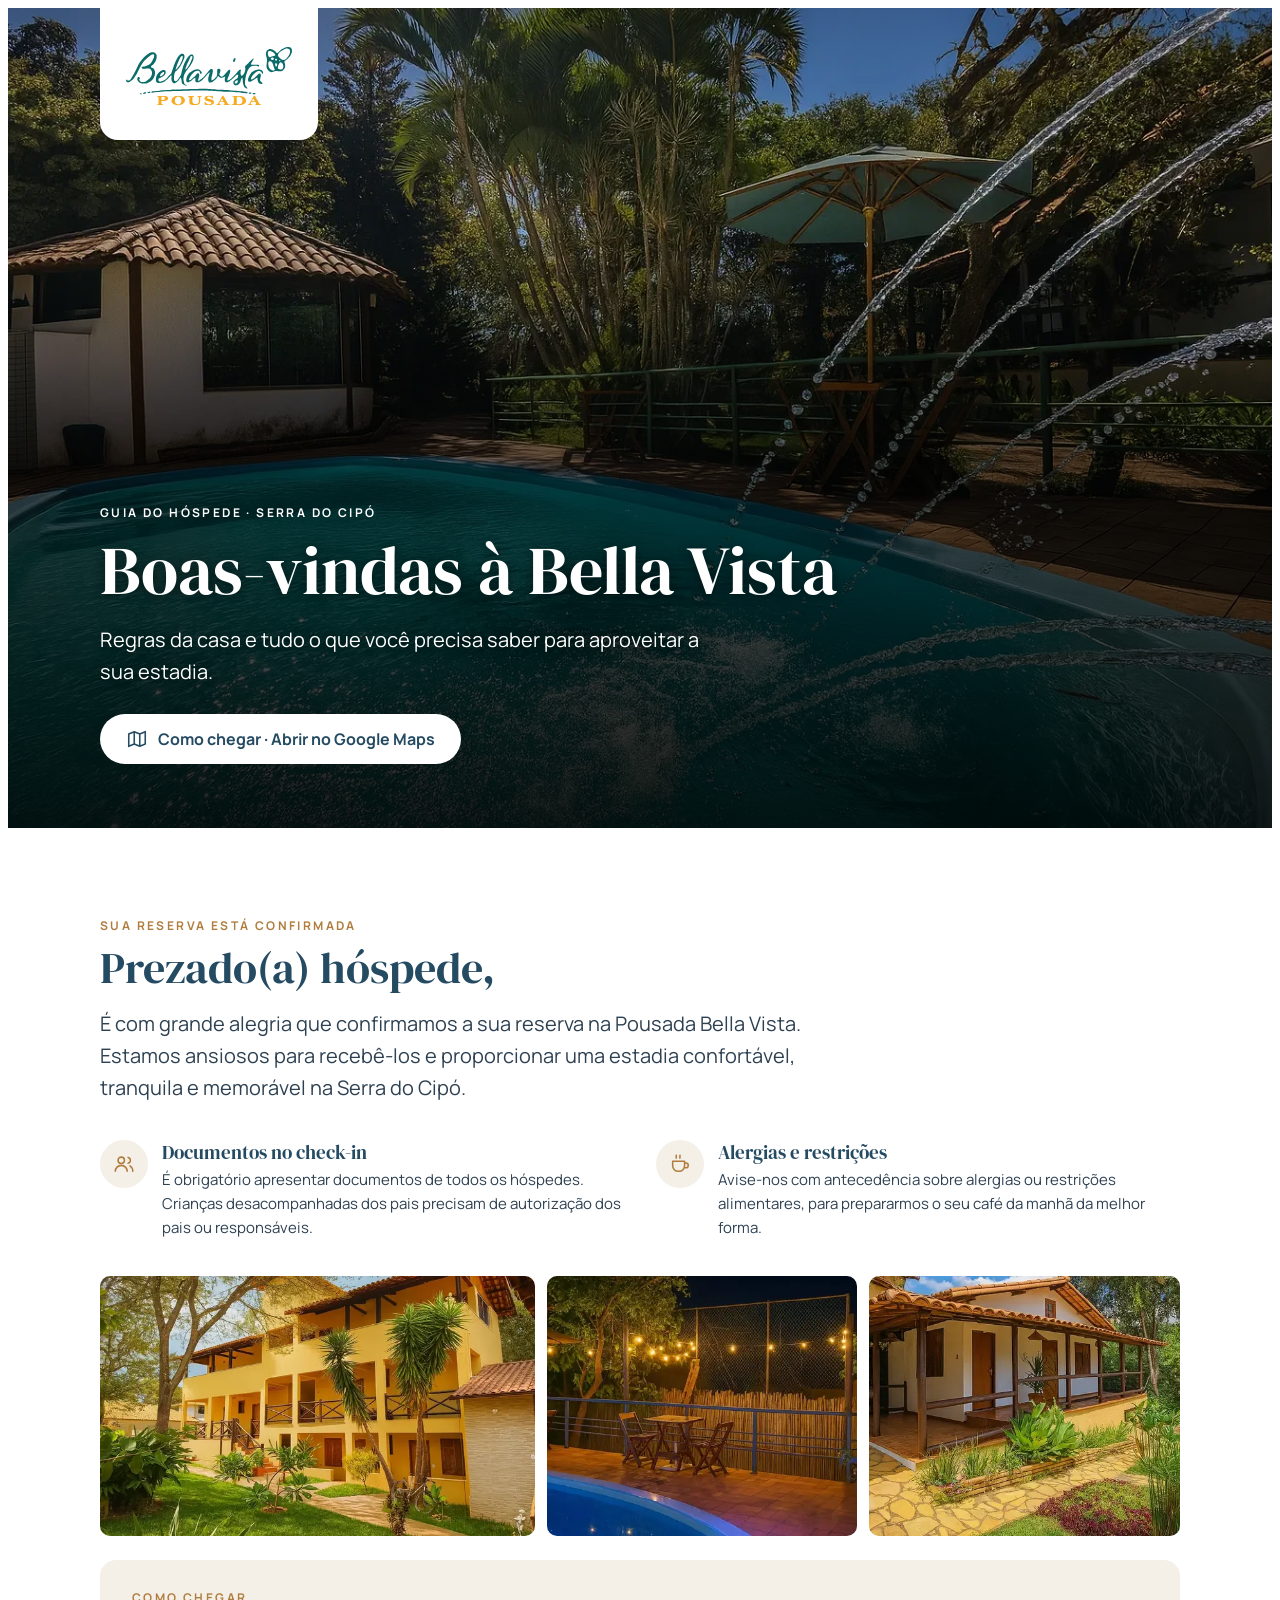
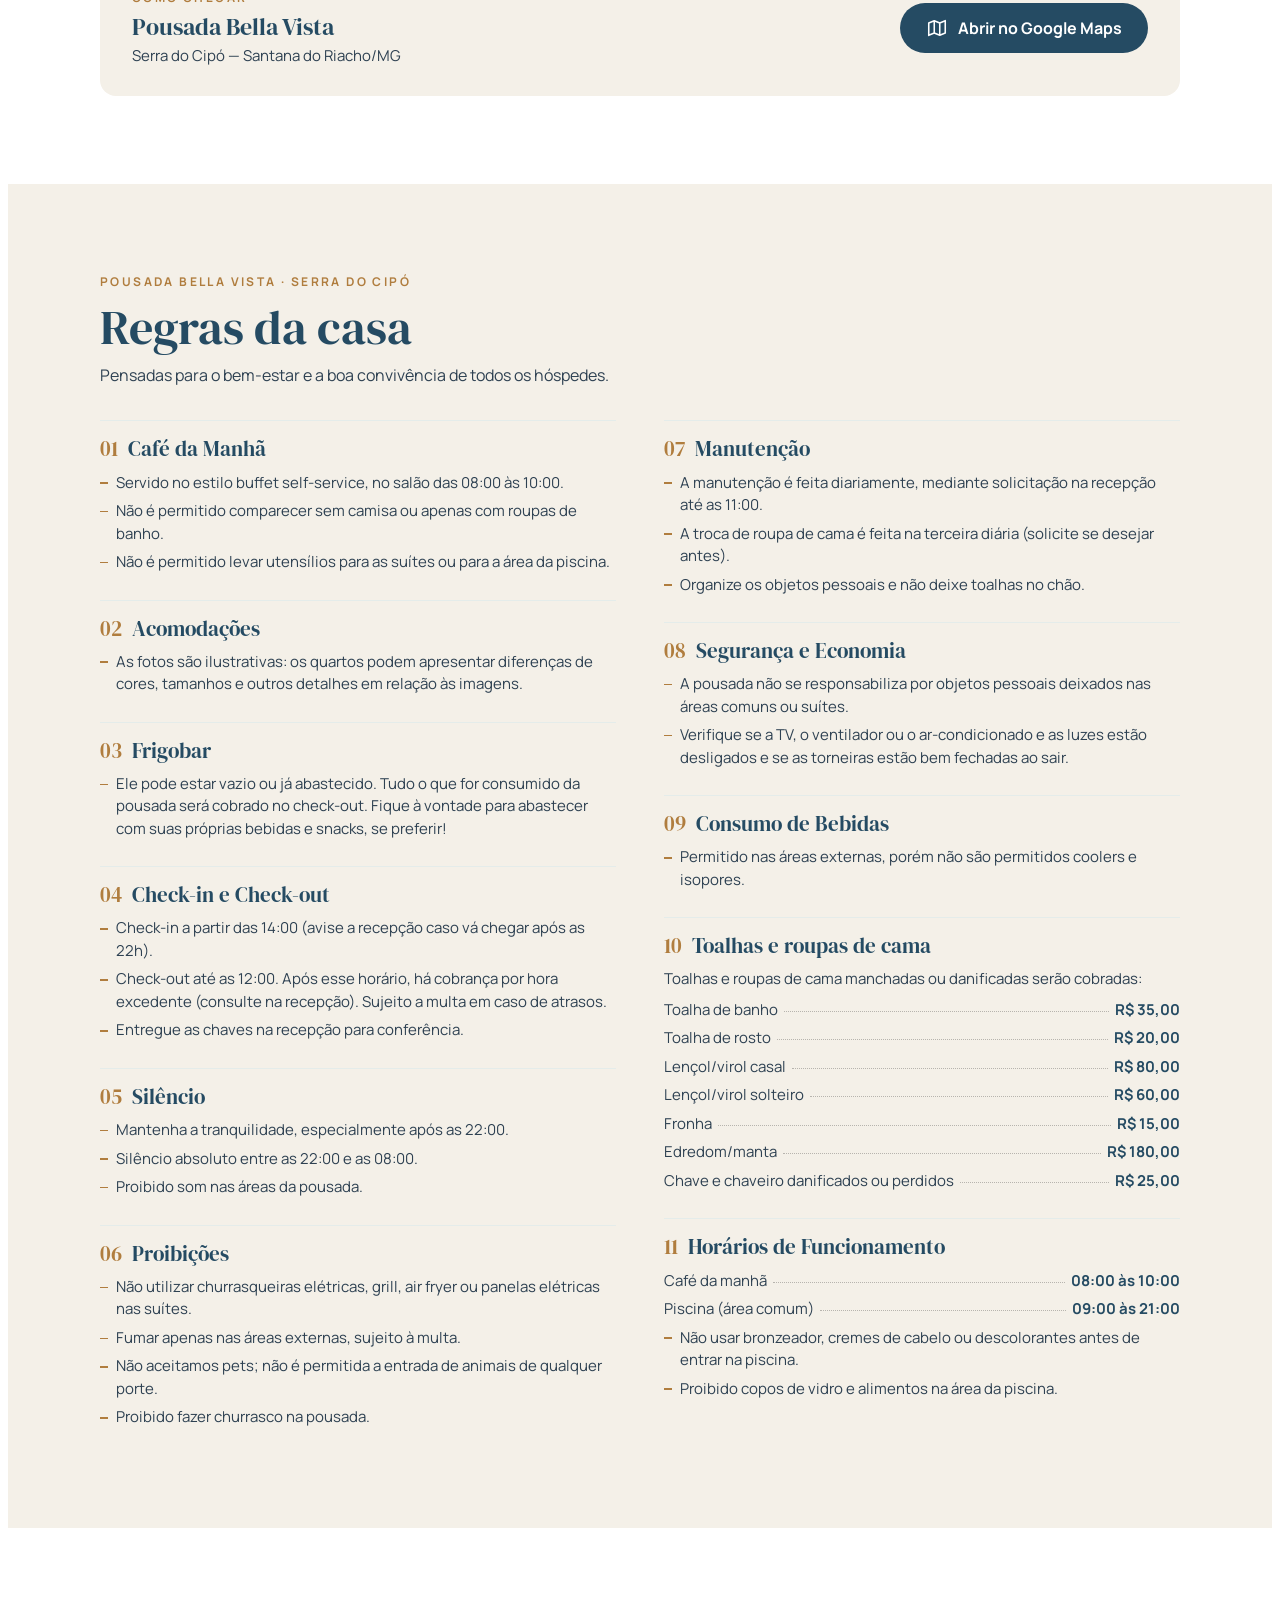
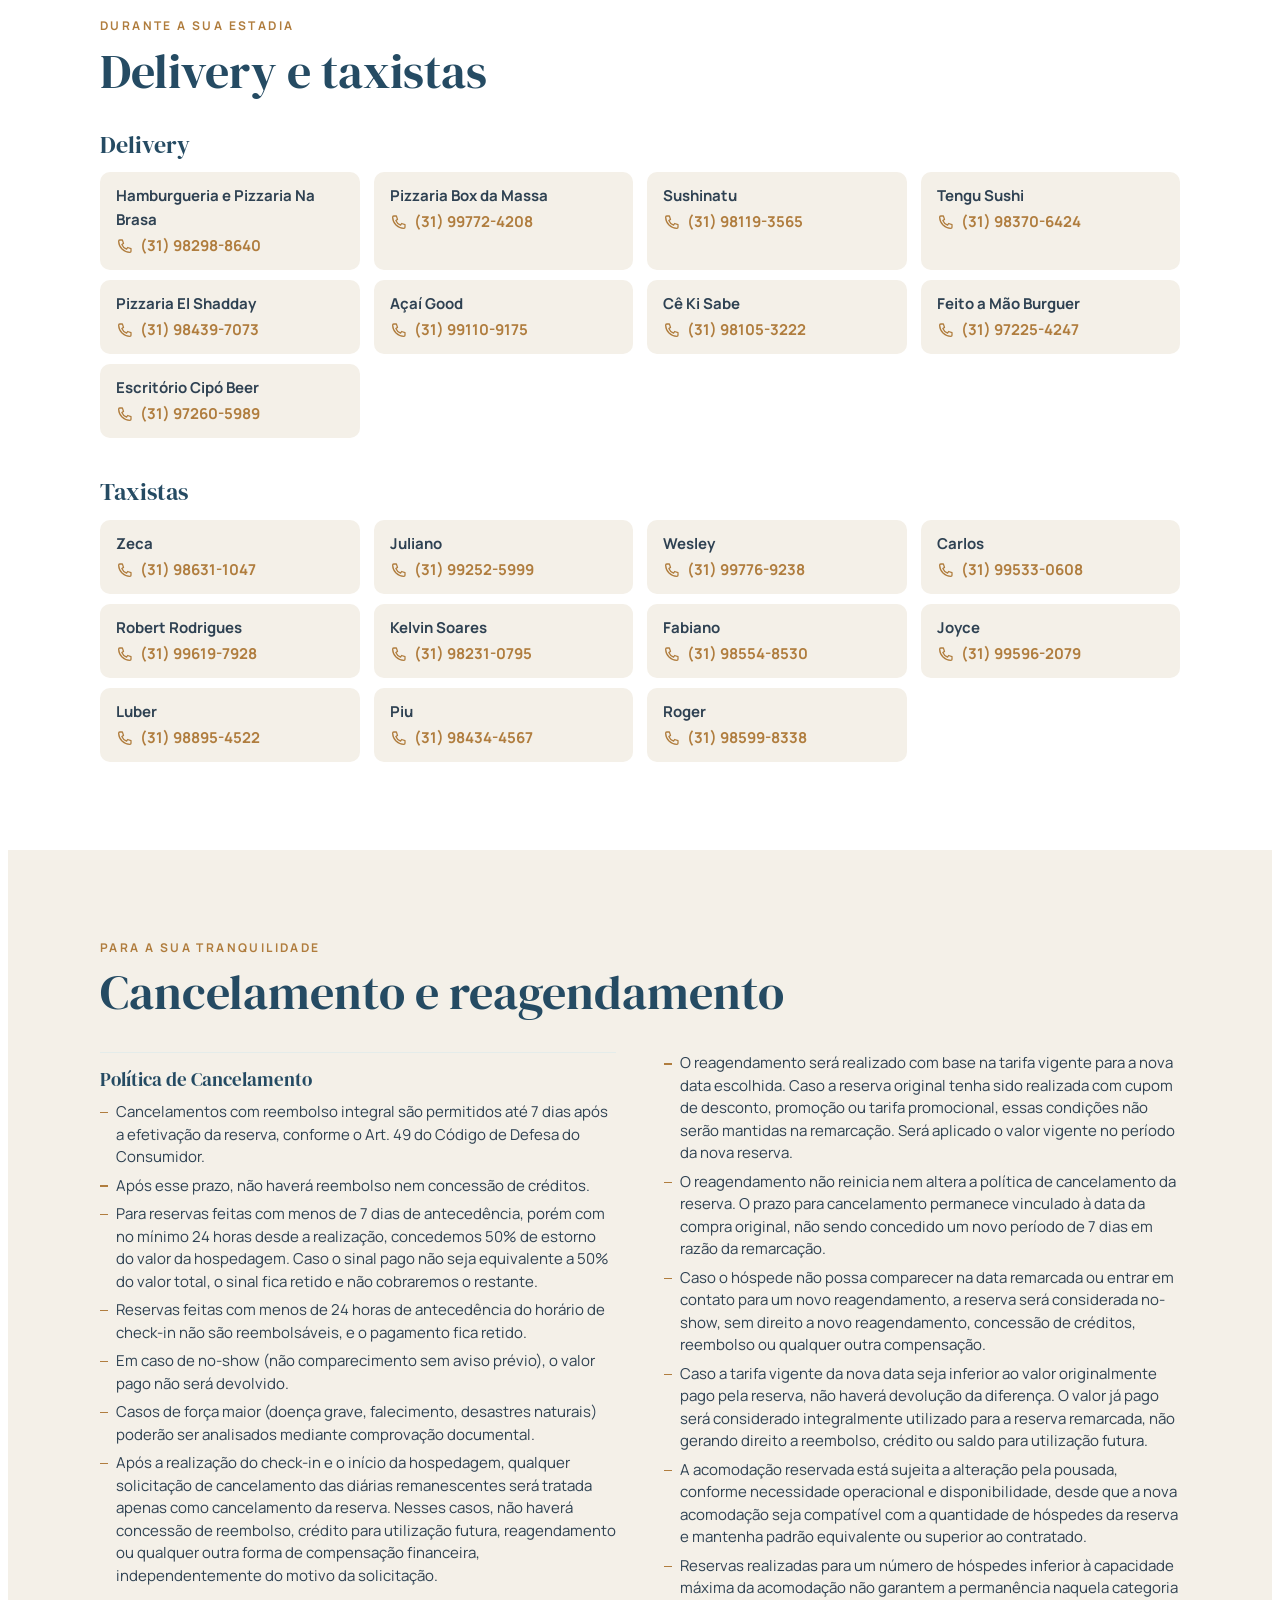
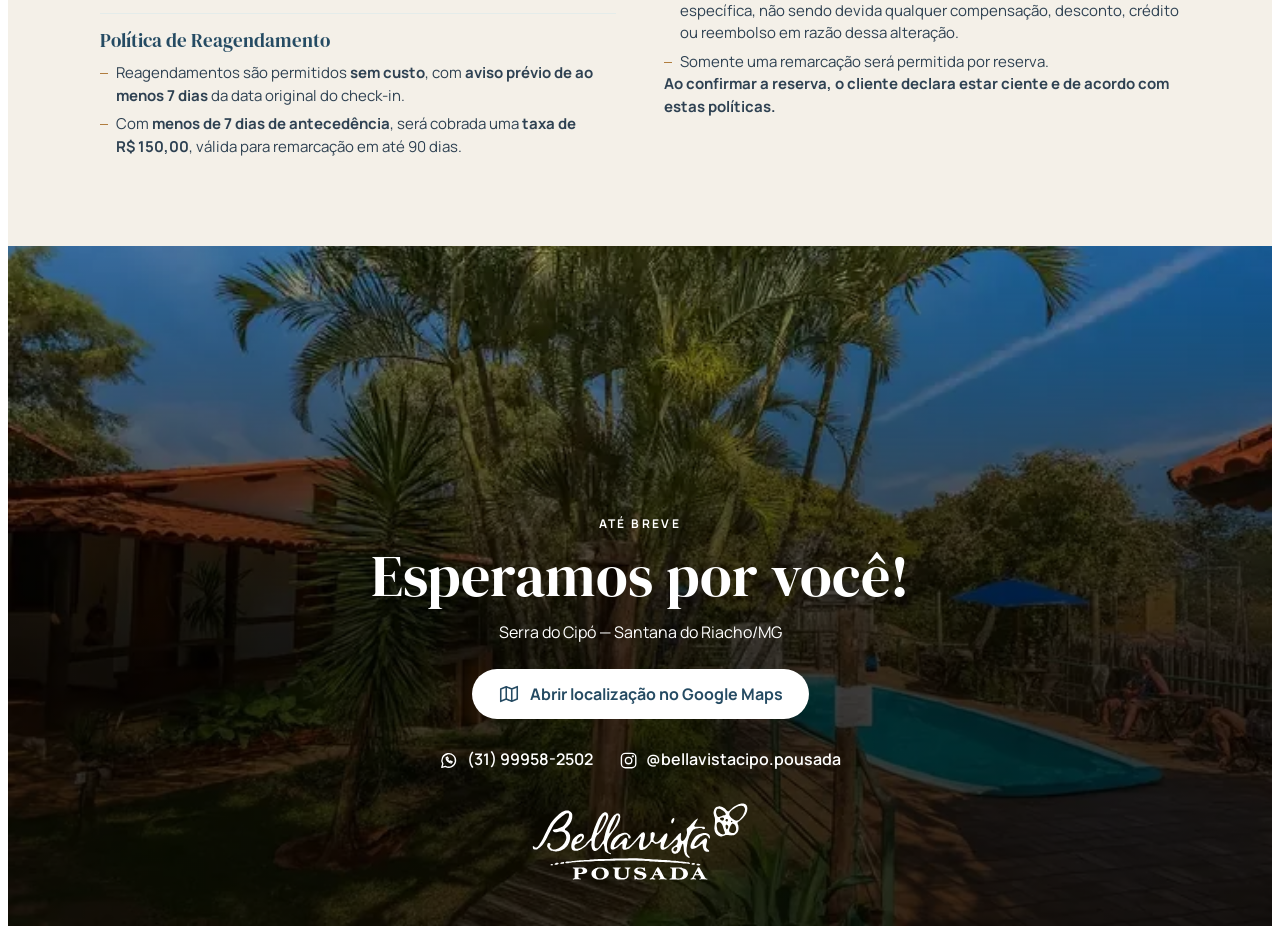
==== regras/index.html @ 8a75afe1 "Regras online e aviso sobre diferenças nos quartos Co-Authored-By: Claude Opus 5.5 <noreply@anthropi" ====
<!doctype html>
<html lang="pt-BR">
<head>
<meta charset="utf-8">
<meta name="viewport" content="width=device-width, initial-scale=1">
<title>Regras da casa · Pousada Bella Vista</title>
<meta name="description" content="Regras da casa, contatos úteis e políticas da Pousada Bella Vista, na Serra do Cipó.">
<link rel="icon" href="../favicon.ico">
<link rel="preconnect" href="https://fonts.googleapis.com">
<link rel="preconnect" href="https://fonts.gstatic.com" crossorigin>
<link rel="stylesheet" href="https://fonts.googleapis.com/css2?family=DM+Serif+Display:wght@400&family=Manrope:wght@400;500;600;700&display=swap">
<style>
:root { --prim:#254B63; --dest:#B07D3E; --sec:#254B63; --tit:#254B63; --fundo:#F4F0E8; --areia:#E4ECEA; --txt:#2E4152; --ft:'DM Serif Display', Georgia, serif; --fx:'Manrope', Arial, sans-serif; }
/* Página de regras e benefícios (versão web dos PDFs). As cores e fontes de cada pousada entram em exportar-regras-checkin.mjs */
* { box-sizing: border-box; }
body { font: 400 16px/1.6 var(--fx); color: var(--txt); background: #fff; }
h1, h2, h3, h4, h5, p, ul, dl { margin: 0; padding: 0; }
h1, h2, h3, h4, h5 { font-family: var(--ft); color: var(--tit); font-weight: 500; line-height: 1.15; }
strong, b { font-weight: 700; }
a { color: inherit; text-decoration: none; }
img { display: block; max-width: 100%; height: auto; }
.ic { width: 1.2em; height: 1.2em; flex: none; fill: none; stroke: currentColor; stroke-width: 1.7; stroke-linecap: round; stroke-linejoin: round; }
.dentro { width: min(1080px, 100% - 32px); margin-inline: auto; }
.secao { padding: clamp(56px, 7vw, 88px) 0; }
.secao--fundo { background: var(--fundo); }
.eyebrow { font-family: var(--fx); font-size: 12px; font-weight: 700; letter-spacing: .2em; text-transform: uppercase; color: var(--dest); }
.eco-logo { width: auto; height: 34px; }
.botao { display: inline-flex; align-items: center; gap: 10px; padding: 14px 26px; border-radius: 99px; background: var(--prim); color: #fff; font-weight: 700; font-size: 16px; line-height: 1.25; transition: opacity .2s ease; }
.botao span { color: inherit; }
.botao .ic { width: 22px; height: 22px; }
.botao--claro { background: #fff; color: var(--tit); }
.botao:hover { opacity: .88; color: #fff; }
.botao--claro:hover { color: var(--tit); }

/* capa */
.capa, .verso { position: relative; display: flex; overflow: hidden; color: #fff; background: var(--sec); }
.capa { min-height: min(100svh, 820px); align-items: flex-end; }
.capa__foto { position: absolute; inset: 0; width: 100%; height: 100%; object-fit: cover; }
.capa::after, .verso::after { content: ''; position: absolute; inset: 0; }
.capa::after { background: linear-gradient(180deg, rgba(0, 0, 0, .28) 0%, rgba(0, 0, 0, 0) 26%, rgba(0, 0, 0, .58) 56%, rgba(0, 0, 0, .86) 100%); }
.capa__logo { position: absolute; z-index: 1; top: 0; left: max(16px, calc((100% - 1080px) / 2)); background: #fff; border-radius: 0 0 18px 18px; padding: 22px 24px 18px; }
.capa__logo img { width: 170px; height: 92px; object-fit: contain; }
.capa__eco { position: absolute; z-index: 1; top: 24px; right: max(16px, calc((100% - 1080px) / 2)); display: flex; flex-direction: column; align-items: flex-end; gap: 6px; font-size: 11px; letter-spacing: .2em; text-transform: uppercase; }
.capa__texto { position: relative; z-index: 1; width: min(1080px, 100% - 32px); margin: 0 auto; padding: 180px 0 clamp(36px, 6vw, 64px); }
.capa__texto .eyebrow { color: #fff; }
.capa__texto .eyebrow, .capa__texto h1, .capa__linha { text-shadow: 0 1px 12px rgba(0, 0, 0, .45); }
.capa__texto h1 { color: #fff; font-size: clamp(40px, 6vw, 68px); margin: 10px 0 14px; }
.capa__linha { font-size: clamp(17px, 1.7vw, 20px); max-width: 620px; margin-bottom: 26px; }

/* boas-vindas */
.carta h2 { font-size: clamp(32px, 4vw, 44px); margin: 8px 0 14px; }
.intro { font-size: clamp(17px, 1.7vw, 20px); max-width: 760px; }
.avisos { display: grid; grid-template-columns: repeat(auto-fit, minmax(min(280px, 100%), 1fr)); gap: 24px 32px; margin: 36px 0; }
.aviso { display: flex; gap: 14px; align-items: flex-start; }
.aviso__ic { flex: none; display: grid; place-items: center; width: 48px; height: 48px; border-radius: 50%; background: var(--fundo); color: var(--dest); }
.aviso__ic .ic { width: 22px; height: 22px; }
.aviso h4 { font-size: 19px; margin: 2px 0 4px; }
.aviso p { font-size: 15px; }
.fotos { display: grid; grid-template-columns: 1.4fr 1fr 1fr; gap: 12px; margin-bottom: 24px; }
.fotos img { width: 100%; height: clamp(160px, 22vw, 260px); object-fit: cover; border-radius: 10px; background: var(--areia); }
.local { display: flex; align-items: center; justify-content: space-between; flex-wrap: wrap; gap: 18px 24px; padding: 28px 32px; border-radius: 16px; background: var(--fundo); }
.local h3 { font-size: 24px; margin: 6px 0 4px; }
.local p:last-child { font-size: 15px; }

/* regras */
.cab { margin-bottom: 32px; }
.cab h2 { font-size: clamp(34px, 4.4vw, 48px); margin-top: 8px; }
.cab p:last-child { margin-top: 8px; }
.colunas { columns: 2; column-gap: 48px; }
.regra { break-inside: avoid; padding-top: 16px; margin-bottom: 26px; border-top: 1.5px solid var(--areia); font-size: 15px; line-height: 1.5; }
.regra h3 { display: flex; align-items: baseline; gap: 10px; font-size: 21px; margin-bottom: 10px; }
.num { font-family: var(--ft); font-size: 21px; font-weight: 400; color: var(--dest); }
.regra p { margin-bottom: 8px; }
.regra .nota { font-style: italic; margin-top: 8px; }
.itens { list-style: none; }
.itens li { position: relative; padding-left: 16px; margin-bottom: 6px; }
.itens li::before { content: ''; position: absolute; left: 0; top: .72em; width: 8px; height: 1.5px; background: var(--dest); }
.itens li.par { display: flex; align-items: baseline; gap: 6px; padding-left: 0; }
.itens li.par::before { display: none; }
.par i { flex: 1 1 24px; min-width: 16px; border-bottom: 1.5px dotted rgba(0, 0, 0, .25); transform: translateY(-3px); }
.par b { color: var(--tit); text-align: right; }

/* delivery e taxistas */
.uteis h3 { font-size: 24px; margin: 8px 0 14px; }
.uteis .fones + h3 { margin-top: 40px; }
.fones { list-style: none; display: grid; grid-template-columns: repeat(auto-fill, minmax(min(250px, 100%), 1fr)); gap: 10px 14px; }
.fones li { display: flex; flex-direction: column; gap: 2px; padding: 12px 16px; border-radius: 10px; background: var(--fundo); font-size: 15px; }
.fones a { display: inline-flex; align-items: center; gap: 6px; font-weight: 700; color: var(--dest); }
.fones a:hover { color: var(--dest); text-decoration: underline; }

/* benefícios */
.faixa { display: flex; justify-content: space-between; align-items: flex-start; gap: 24px; padding: 28px 32px; margin-bottom: 20px; border-radius: 18px; background: var(--sec); color: #fff; }
.faixa h2 { color: #fff; font-size: clamp(28px, 3.6vw, 38px); margin-bottom: 8px; }
.faixa p { max-width: 680px; }
.faixa .eco-logo { flex: none; }
.lista { display: grid; gap: 16px; }
.ben { display: grid; grid-template-columns: 300px minmax(0, 1fr); border-radius: 14px; overflow: hidden; background: var(--fundo); }
.ben__foto { width: 100%; height: 100%; min-height: 220px; object-fit: cover; background: var(--areia); }
.ben__foto--icone { display: grid; place-items: center; color: var(--dest); }
.ben__foto--icone .ic { width: 64px; height: 64px; stroke-width: 1.2; }
.ben__corpo { padding: 24px 28px; font-size: 15px; line-height: 1.5; }
.ben__selo { display: inline-block; padding: 3px 10px; margin-bottom: 8px; border-radius: 99px; background: var(--dest); color: #fff; font-size: 11px; font-weight: 700; letter-spacing: .1em; text-transform: uppercase; }
.ben h4 { font-size: 24px; }
.ben__preco { font-family: var(--ft); font-size: 19px; color: var(--dest); margin: 2px 0 8px; }
.ben__blocos { display: grid; grid-template-columns: repeat(auto-fit, minmax(min(220px, 100%), 1fr)); gap: 12px 24px; margin-top: 12px; }
.ben h5 { font-family: var(--fx); font-size: 12px; font-weight: 700; letter-spacing: .08em; text-transform: uppercase; margin-bottom: 6px; }
.ben .itens li { margin-bottom: 3px; }

/* políticas */
.politicas .regra { break-inside: auto; }
.politicas .regra h3 { break-after: avoid; font-size: 19px; }
.aceite { margin-top: 12px; padding: 18px 24px; border-radius: 10px; background: #fff; font-size: 15px; text-align: center; }

/* verso */
.verso { min-height: min(90svh, 680px); align-items: flex-end; justify-content: center; text-align: center; }
.verso::after { background: linear-gradient(180deg, rgba(0, 0, 0, .15), rgba(0, 0, 0, .72) 60%); }
.verso__conteudo { position: relative; z-index: 1; width: min(800px, 100% - 32px); padding: 120px 0 44px; }
.verso .eyebrow { color: #fff; }
.verso h2 { color: #fff; font-size: clamp(38px, 5.4vw, 58px); margin: 10px 0; }
.verso__end { margin-bottom: 24px; }
.contatos { display: flex; flex-wrap: wrap; justify-content: center; gap: 10px 26px; margin-top: 28px; font-weight: 600; }
.contatos a { display: inline-flex; align-items: center; gap: 8px; color: #fff; }
.contatos a:hover { color: #fff; text-decoration: underline; }
.verso .eco-logo { margin: 28px auto 0; }

@media (max-width: 820px) {
  .colunas { columns: 1; }
  .ben { grid-template-columns: 1fr; }
  .ben__foto { height: 220px; min-height: 0; }
  .fotos { grid-template-columns: repeat(2, minmax(0, 1fr)); }
  .fotos img:first-child { grid-column: 1 / -1; }
  .local, .faixa { padding: 24px 20px; }
  .faixa { flex-direction: column-reverse; }
  .capa__logo { padding: 16px 16px 12px; }
  .capa__logo img { width: 120px; height: 68px; }
  .capa__eco .eco-logo { height: 26px; }
  .botao { padding: 14px 20px; font-size: 15px; }
}

.verso__logo { display: block; width: 220px; height: auto; margin: 28px auto 0; }
</style>
</head>
<body>
<svg width="0" height="0" style="position:absolute" aria-hidden="true">
    <defs>
      <symbol id="i-wifi" viewBox="0 0 24 24"><path d="M2 8.8a15 15 0 0 1 20 0M5 12.6a10 10 0 0 1 14 0M8.5 16.3a5 5 0 0 1 7 0"/><circle cx="12" cy="19.6" r=".9"/></symbol>
      <symbol id="i-ar" viewBox="0 0 24 24"><path d="M12 3v18M4.2 7.5l15.6 9M4.2 16.5l15.6-9M9.5 4.5 12 7l2.5-2.5M9.5 19.5 12 17l2.5 2.5"/></symbol>
      <symbol id="i-tv" viewBox="0 0 24 24"><rect x="3" y="5" width="18" height="12" rx="2"/><path d="M8 21h8M12 17v4"/></symbol>
      <symbol id="i-frigobar" viewBox="0 0 24 24"><rect x="6" y="3" width="12" height="18" rx="2"/><path d="M6 10h12M9 6v2M9 13v3"/></symbol>
      <symbol id="i-chuveiro" viewBox="0 0 24 24"><path d="M4 21V7a4 4 0 0 1 4-4h0a4 4 0 0 1 4 4M9 9h6a3 3 0 0 0-6 0ZM10 13v1M12 13v2M14 13v1M10.5 17v1M13.5 17v1"/></symbol>
      <symbol id="i-cafe" viewBox="0 0 24 24"><path d="M4 9h13v5a6 6 0 0 1-6 6h-1a6 6 0 0 1-6-6V9ZM17 11h1.5a2.5 2.5 0 0 1 0 5H16.5M8 2.5c-.6 1 .6 2-.2 3M12 2.5c-.6 1 .6 2-.2 3"/></symbol>
      <symbol id="i-cachoeira" viewBox="0 0 24 24"><path d="M3 4h7v4M14 4h7M8 8v8M11 8v9M14 4v12M17 8v7M3 19c2 0 2-1.5 4.5-1.5S10 19 12 19s2-1.5 4.5-1.5S19 19 21 19M3 8h7"/></symbol>
      <symbol id="i-restaurante" viewBox="0 0 24 24"><path d="M6 3v7a2 2 0 0 0 4 0V3M8 3v18M17 21V3c-2 1-3 4-3 8h3"/></symbol>
      <symbol id="i-mercado" viewBox="0 0 24 24"><path d="M2.5 3.5h3l2.4 11.3a1.5 1.5 0 0 0 1.5 1.2h8.4a1.5 1.5 0 0 0 1.5-1.2L21 7H6.4"/><circle cx="9.5" cy="20" r="1.2"/><circle cx="17.5" cy="20" r="1.2"/></symbol>
      <symbol id="i-farmacia" viewBox="0 0 24 24"><rect x="3" y="3" width="18" height="18" rx="4"/><path d="M12 8v8M8 12h8"/></symbol>
      <symbol id="i-atrativo" viewBox="0 0 24 24"><path d="m3 20 6-11 4 6 2.5-3.5L21 20H3ZM16 4.5a1.5 1.5 0 1 0 3 0 1.5 1.5 0 0 0-3 0"/></symbol>
      <symbol id="i-trilha" viewBox="0 0 24 24"><circle cx="13" cy="4" r="1.6"/><path d="m9.5 21 2-6 2.5 2.5V21M8 11l2.8-3.3a1.5 1.5 0 0 1 2.2-.1l1.5 1.6 2.5 1M11.5 15l1.5-5M6 21l1.8-5.5M18 9v12"/></symbol>
      <symbol id="i-lencol" viewBox="0 0 24 24"><path d="M3 18v-6.5A2.5 2.5 0 0 1 5.5 9h13a2.5 2.5 0 0 1 2.5 2.5V18M3 14h18M3 18v2M21 18v2M6 9V6a1 1 0 0 1 1-1h3.5a1 1 0 0 1 1 1v3M12.5 9V6a1 1 0 0 1 1-1H17a1 1 0 0 1 1 1v3"/></symbol>
      <symbol id="i-toalha" viewBox="0 0 24 24"><path d="M5 4h11a3 3 0 0 1 3 3v13H8V7a3 3 0 0 0-3-3Zm0 0a3 3 0 0 0-3 3v3h6M8 15h11"/></symbol>
      <symbol id="i-carro" viewBox="0 0 24 24"><path d="M5 16H3.5v-4l2-5a2 2 0 0 1 1.9-1.3h9.2a2 2 0 0 1 1.9 1.3l2 5v4H19M9 16h6M3.5 12h17"/><circle cx="7" cy="16.5" r="2"/><circle cx="17" cy="16.5" r="2"/></symbol>
      <symbol id="i-pe" viewBox="0 0 24 24"><circle cx="13" cy="4" r="1.7"/><path d="m7 21 3-7 3 3v4M7.5 11l3-4 3.5 1 1.5 3.5 2.5 1M10 14l1.8-5.5"/></symbol>
      <symbol id="i-sabonete" viewBox="0 0 24 24"><path d="M9 3h5M11.5 3v3M8 9a2 2 0 0 1 2-3h3a2 2 0 0 1 2 3l1 1.5a3 3 0 0 1 .5 1.7V19a2 2 0 0 1-2 2H8.5a2 2 0 0 1-2-2v-6.8a3 3 0 0 1 .5-1.7L8 9Z"/></symbol>
      <symbol id="i-pet" viewBox="0 0 24 24"><circle cx="5.5" cy="10" r="1.8"/><circle cx="9" cy="5.5" r="1.8"/><circle cx="15" cy="5.5" r="1.8"/><circle cx="18.5" cy="10" r="1.8"/><path d="M12 11c-2.8 0-5.5 4.5-5.5 7a2.5 2.5 0 0 0 3.5 2.2 5 5 0 0 1 4 0 2.5 2.5 0 0 0 3.5-2.2c0-2.5-2.7-7-5.5-7Z"/></symbol>
      <symbol id="i-festa" viewBox="0 0 24 24"><path d="m3 21 5-14 9 9-14 5ZM6 13.5 10.5 18M13 3c.5 1.2.5 2.4-.5 3.5M18 8.5c1-.6 2.2-.6 3.5 0M16 3l.5 1M21 7l-1 .5M15 9c1.5-2 3-2.5 4.5-2"/></symbol>
      <symbol id="i-som" viewBox="0 0 24 24"><path d="M4 9.5h3.5L12 5v14l-4.5-4.5H4v-5ZM16 9.5c1 1.4 1 3.6 0 5M18.8 7c2.3 2.7 2.3 7.3 0 10"/></symbol>
      <symbol id="i-visita" viewBox="0 0 24 24"><circle cx="9" cy="8" r="3.5"/><path d="M2.5 20a6.5 6.5 0 0 1 13 0M17 4.7a3.5 3.5 0 0 1 0 6.6M19 14.2A6.5 6.5 0 0 1 21.5 20"/></symbol>
      <symbol id="i-fumo" viewBox="0 0 24 24"><rect x="2.5" y="14" width="15" height="4" rx=".5"/><path d="M14 14v4M20 14v4M17 4c0 2 2.5 2 2.5 4.5S17 10 17 12M21 4c0 2 1.5 2.5 1.5 4.5"/></symbol>
      <symbol id="i-telefone" viewBox="0 0 24 24"><path d="M5 4h3.5l1.5 4.5-2.2 1.4a11 11 0 0 0 6.3 6.3l1.4-2.2L20 15.5V19a1.5 1.5 0 0 1-1.5 1.5A15.5 15.5 0 0 1 3.5 5.5 1.5 1.5 0 0 1 5 4Z"/></symbol>
      <symbol id="i-piscina" viewBox="0 0 24 24"><path d="M8 15V5a2 2 0 0 1 4 0M16 15V5a2 2 0 0 1 4 0M8 9h8M8 12h8M2 18c1.5 0 1.5-1 3-1s1.5 1 3 1 1.5-1 3-1 1.5 1 3 1 1.5-1 3-1 1.5 1 3 1M2 21c1.5 0 1.5-1 3-1s1.5 1 3 1 1.5-1 3-1 1.5 1 3 1 1.5-1 3-1 1.5 1 3 1"/></symbol>
      <symbol id="i-sauna" viewBox="0 0 24 24"><path d="M3 17h18M5 17v4M19 17v4M3 13h18v4M8 9c-.8-1 .8-2 0-3s.8-2 0-3M12 9c-.8-1 .8-2 0-3s.8-2 0-3M16 9c-.8-1 .8-2 0-3s.8-2 0-3"/></symbol>
      <symbol id="i-jogos" viewBox="0 0 24 24"><rect x="3" y="3" width="18" height="18" rx="4"/><circle cx="8.5" cy="8.5" r="1"/><circle cx="15.5" cy="8.5" r="1"/><circle cx="12" cy="12" r="1"/><circle cx="8.5" cy="15.5" r="1"/><circle cx="15.5" cy="15.5" r="1"/></symbol>
      <symbol id="i-academia" viewBox="0 0 24 24"><path d="M6 7v10M3.5 9.5v5M18 7v10M20.5 9.5v5M6 12h12"/></symbol>
      <symbol id="i-onibus" viewBox="0 0 24 24"><rect x="4" y="3" width="16" height="15" rx="3"/><path d="M4 11h16M8 3v8M7 18v2.5M17 18v2.5"/><circle cx="8" cy="14.5" r=".8"/><circle cx="16" cy="14.5" r=".8"/></symbol>
      <symbol id="i-cozinha" viewBox="0 0 24 24"><path d="M4 10h16v6a4 4 0 0 1-4 4H8a4 4 0 0 1-4-4v-6ZM2 10h2M20 10h2M9 6.5c0-1 1-1.5 1-2.5M14 6.5c0-1 1-1.5 1-2.5"/></symbol>
      <symbol id="i-massagem" viewBox="0 0 24 24"><circle cx="7" cy="9" r="2"/><path d="M3 15h18M5 15c1-2 3-3 5-3h4c2 0 3.5.7 4.5 2M4 19h16M14 5c.8 1 .8 2 0 3M17 4c1.2 1.4 1.2 3 0 4.5"/></symbol>
      <symbol id="i-churrasco" viewBox="0 0 24 24"><path d="M4 9h16a8 8 0 0 1-16 0ZM8 17l-2 4M16 17l2 4M12 17v4M9 2.5c-.5 1 .5 2 0 3.5M13 2.5c-.5 1 .5 2 0 3.5"/></symbol>
      <symbol id="i-presente" viewBox="0 0 24 24"><rect x="3" y="8" width="18" height="4" rx="1"/><path d="M5 12v8a1 1 0 0 0 1 1h12a1 1 0 0 0 1-1v-8M12 8v13M12 8S10.5 3.5 8 3.5a2.2 2.2 0 0 0 0 4.5M12 8s1.5-4.5 4-4.5a2.2 2.2 0 0 1 0 4.5"/></symbol>
      <symbol id="i-estrela" viewBox="0 0 24 24"><path d="m12 3 2.7 5.6 6.1.9-4.4 4.3 1 6.1L12 17l-5.4 2.9 1-6.1-4.4-4.3 6.1-.9L12 3Z"/></symbol>
      <symbol id="i-relogio" viewBox="0 0 24 24"><circle cx="12" cy="12" r="9"/><path d="M12 7v5l3 2"/></symbol>
      <symbol id="i-pin" viewBox="0 0 24 24"><path d="M12 21s-7-6.2-7-11.5a7 7 0 0 1 14 0C19 14.8 12 21 12 21Z"/><circle cx="12" cy="9.5" r="2.5"/></symbol>
      <symbol id="i-preco" viewBox="0 0 24 24"><path d="M3 12V4.5A1.5 1.5 0 0 1 4.5 3H12l9 9-9 9-9-9Z"/><circle cx="7.5" cy="7.5" r="1.3"/></symbol>
      <symbol id="i-pessoas" viewBox="0 0 24 24"><circle cx="9" cy="8" r="3.5"/><path d="M2.5 20a6.5 6.5 0 0 1 13 0M16.5 4.8a3.3 3.3 0 0 1 0 6.4M18.5 14a6.5 6.5 0 0 1 3 6"/></symbol>
      <symbol id="i-cama" viewBox="0 0 24 24"><path d="M3 5v15M3 16h18v4M21 16v-3a3 3 0 0 0-3-3h-8v6M6.5 12.5a1.5 1.5 0 1 0 0-.01"/></symbol>
      <symbol id="i-check" viewBox="0 0 24 24"><path d="m5 12.5 4.5 4.5L19 7.5"/></symbol>
      <symbol id="i-info" viewBox="0 0 24 24"><circle cx="12" cy="12" r="9"/><path d="M12 11v6M12 7.5v.5"/></symbol>
      <symbol id="i-proibido" viewBox="0 0 24 24"><circle cx="12" cy="12" r="9"/><path d="m5.6 5.6 12.8 12.8"/></symbol>
      <symbol id="i-camera" viewBox="0 0 24 24"><path d="M3 8.5A1.5 1.5 0 0 1 4.5 7h2.8l1.5-2.5h6.4L16.7 7h2.8A1.5 1.5 0 0 1 21 8.5V18a1.5 1.5 0 0 1-1.5 1.5h-15A1.5 1.5 0 0 1 3 18V8.5Z"/><circle cx="12" cy="13" r="3.5"/></symbol>
      <symbol id="i-mapa" viewBox="0 0 24 24"><path d="m3 6.5 6-2.5 6 2.5 6-2.5v13.5l-6 2.5-6-2.5-6 2.5V6.5ZM9 4v13.5M15 6.5V20"/></symbol>
      <symbol id="i-site" viewBox="0 0 24 24"><circle cx="12" cy="12" r="9"/><path d="M3 12h18M12 3c2.5 2.7 3.8 5.7 3.8 9s-1.3 6.3-3.8 9c-2.5-2.7-3.8-5.7-3.8-9S9.5 5.7 12 3Z"/></symbol>
      <symbol id="i-instagram" viewBox="0 0 24 24"><rect x="3" y="3" width="18" height="18" rx="5"/><circle cx="12" cy="12" r="4"/><circle cx="17.3" cy="6.7" r=".6"/></symbol>
      <symbol id="i-whatsapp" viewBox="0 0 24 24"><path d="M3.5 20.5 4.8 16A8.5 8.5 0 1 1 8 19.2l-4.5 1.3Z"/><path d="M9 8.5c0 3.3 3.2 6.5 6.5 6.5l1-1.5-2-1-1 .8c-1-.4-2.4-1.8-2.8-2.8l.8-1-1-2L9 8.5Z"/></symbol>
      <symbol id="i-rota" viewBox="0 0 24 24"><circle cx="6" cy="18" r="2.5"/><circle cx="18" cy="6" r="2.5"/><path d="M8.5 18H16a3 3 0 0 0 0-6H8a3 3 0 0 1 0-6h7.5"/></symbol>
      <symbol id="i-fechar" viewBox="0 0 24 24"><path d="M6 6l12 12M18 6 6 18"/></symbol>
      <symbol id="i-seta-esq" viewBox="0 0 24 24"><path d="m15 5-7 7 7 7"/></symbol>
      <symbol id="i-seta-dir" viewBox="0 0 24 24"><path d="m9 5 7 7-7 7"/></symbol>
      <symbol id="i-folha" viewBox="0 0 24 24"><path d="M5 19c0-8 5-14 15-14 0 10-6 15-14 15M5 19 13 11"/></symbol>
    </defs>
  </svg>
<main>
<header class="capa">
  <img class="capa__foto" src="../img/sobre/capa.webp" alt="Piscina da Pousada Bella Vista, na Serra do Cipó" fetchpriority="high">
  <div class="capa__logo"><img src="../img/logo.svg" alt="Pousada Bella Vista"></div>
  <div class="capa__texto">
    <p class="eyebrow">Guia do hóspede · Serra do Cipó</p>
    <h1>Boas-vindas à Bella Vista</h1>
    <p class="capa__linha">Regras da casa e tudo o que você precisa saber para aproveitar a sua estadia.</p>
    <a class="botao botao--claro" href="https://maps.app.goo.gl/QXGDdBjSZTCsYq9HA" target="_blank" rel="noopener"><svg class="ic" aria-hidden="true"><use href="#i-mapa"></use></svg><span>Como chegar · Abrir no Google Maps</span></a>
  </div>
</header>

<section class="secao carta"><div class="dentro">
  <p class="eyebrow">Sua reserva está confirmada</p>
  <h2>Prezado(a) hóspede,</h2>
  <p class="intro">É com grande alegria que confirmamos a sua reserva na Pousada Bella Vista. Estamos ansiosos para recebê-los e proporcionar uma estadia confortável, tranquila e memorável na Serra do Cipó.</p>
  <div class="avisos">
    <div class="aviso"><div class="aviso__ic"><svg class="ic" aria-hidden="true"><use href="#i-pessoas"></use></svg></div><div><h4>Documentos no check-in</h4><p>É obrigatório apresentar documentos de todos os hóspedes. Crianças desacompanhadas dos pais precisam de autorização dos pais ou responsáveis.</p></div></div>
    <div class="aviso"><div class="aviso__ic"><svg class="ic" aria-hidden="true"><use href="#i-cafe"></use></svg></div><div><h4>Alergias e restrições</h4><p>Avise-nos com antecedência sobre alergias ou restrições alimentares, para prepararmos o seu café da manhã da melhor forma.</p></div></div>
  </div>
  <div class="fotos"><img src="../img/sobre/sobre-01.m.webp" alt="Prédio das acomodações e jardim" loading="lazy"><img src="../img/sobre/sobre-02.m.webp" alt="Piscina à noite" loading="lazy"><img src="../img/sobre/sobre-03.m.webp" alt="Chalé e jardim" loading="lazy"></div>
  <div class="local">
    <div><p class="eyebrow">Como chegar</p><h3>Pousada Bella Vista</h3><p>Serra do Cipó — Santana do Riacho/MG</p></div>
    <a class="botao " href="https://maps.app.goo.gl/QXGDdBjSZTCsYq9HA" target="_blank" rel="noopener"><svg class="ic" aria-hidden="true"><use href="#i-mapa"></use></svg><span>Abrir no Google Maps</span></a>
  </div>
</div></section>

<section class="secao secao--fundo"><div class="dentro">
  <div class="cab"><p class="eyebrow">Pousada Bella Vista · Serra do Cipó</p><h2>Regras da casa</h2>
    <p>Pensadas para o bem-estar e a boa convivência de todos os hóspedes.</p></div>
  <div class="colunas"><section class="regra"><h3><span class="num">01</span>Café da Manhã</h3><ul class="itens"><li>Servido no estilo buffet self-service, no salão das 08:00 às 10:00.</li><li>Não é permitido comparecer sem camisa ou apenas com roupas de banho.</li><li>Não é permitido levar utensílios para as suítes ou para a área da piscina.</li></ul></section>
<section class="regra"><h3><span class="num">02</span>Acomodações</h3><ul class="itens"><li>As fotos são ilustrativas: os quartos podem apresentar diferenças de cores, tamanhos e outros detalhes em relação às imagens.</li></ul></section>
<section class="regra"><h3><span class="num">03</span>Frigobar</h3><ul class="itens"><li>Ele pode estar vazio ou já abastecido. Tudo o que for consumido da pousada será cobrado no check-out. Fique à vontade para abastecer com suas próprias bebidas e snacks, se preferir!</li></ul></section>
<section class="regra"><h3><span class="num">04</span>Check-in e Check-out</h3><ul class="itens"><li>Check-in a partir das 14:00 (avise a recepção caso vá chegar após as 22h).</li><li>Check-out até as 12:00. Após esse horário, há cobrança por hora excedente (consulte na recepção). Sujeito a multa em caso de atrasos.</li><li>Entregue as chaves na recepção para conferência.</li></ul></section>
<section class="regra"><h3><span class="num">05</span>Silêncio</h3><ul class="itens"><li>Mantenha a tranquilidade, especialmente após as 22:00.</li><li>Silêncio absoluto entre as 22:00 e as 08:00.</li><li>Proibido som nas áreas da pousada.</li></ul></section>
<section class="regra"><h3><span class="num">06</span>Proibições</h3><ul class="itens"><li>Não utilizar churrasqueiras elétricas, grill, air fryer ou panelas elétricas nas suítes.</li><li>Fumar apenas nas áreas externas, sujeito à multa.</li><li>Não aceitamos pets; não é permitida a entrada de animais de qualquer porte.</li><li>Proibido fazer churrasco na pousada.</li></ul></section>
<section class="regra"><h3><span class="num">07</span>Manutenção</h3><ul class="itens"><li>A manutenção é feita diariamente, mediante solicitação na recepção até as 11:00.</li><li>A troca de roupa de cama é feita na terceira diária (solicite se desejar antes).</li><li>Organize os objetos pessoais e não deixe toalhas no chão.</li></ul></section>
<section class="regra"><h3><span class="num">08</span>Segurança e Economia</h3><ul class="itens"><li>A pousada não se responsabiliza por objetos pessoais deixados nas áreas comuns ou suítes.</li><li>Verifique se a TV, o ventilador ou o ar-condicionado e as luzes estão desligados e se as torneiras estão bem fechadas ao sair.</li></ul></section>
<section class="regra"><h3><span class="num">09</span>Consumo de Bebidas</h3><ul class="itens"><li>Permitido nas áreas externas, porém não são permitidos coolers e isopores.</li></ul></section>
<section class="regra"><h3><span class="num">10</span>Toalhas e roupas de cama</h3><p>Toalhas e roupas de cama manchadas ou danificadas serão cobradas:</p><ul class="itens"><li class="par"><span>Toalha de banho</span><i></i><b>R$ 35,00</b></li><li class="par"><span>Toalha de rosto</span><i></i><b>R$ 20,00</b></li><li class="par"><span>Lençol/virol casal</span><i></i><b>R$ 80,00</b></li><li class="par"><span>Lençol/virol solteiro</span><i></i><b>R$ 60,00</b></li><li class="par"><span>Fronha</span><i></i><b>R$ 15,00</b></li><li class="par"><span>Edredom/manta</span><i></i><b>R$ 180,00</b></li><li class="par"><span>Chave e chaveiro danificados ou perdidos</span><i></i><b>R$ 25,00</b></li></ul></section>
<section class="regra"><h3><span class="num">11</span>Horários de Funcionamento</h3><ul class="itens"><li class="par"><span>Café da manhã</span><i></i><b>08:00 às 10:00</b></li><li class="par"><span>Piscina (área comum)</span><i></i><b>09:00 às 21:00</b></li><li>Não usar bronzeador, cremes de cabelo ou descolorantes antes de entrar na piscina.</li><li>Proibido copos de vidro e alimentos na área da piscina.</li></ul></section></div>
</div></section>

<section class="secao uteis"><div class="dentro">
  <div class="cab"><p class="eyebrow">Durante a sua estadia</p><h2>Delivery e taxistas</h2></div>
  <h3>Delivery</h3>
  <ul class="fones"><li><strong>Hamburgueria e Pizzaria Na Brasa</strong><a href="tel:+5531982988640"><svg class="ic" aria-hidden="true"><use href="#i-telefone"></use></svg>(31) 98298-8640</a></li><li><strong>Pizzaria Box da Massa</strong><a href="tel:+5531997724208"><svg class="ic" aria-hidden="true"><use href="#i-telefone"></use></svg>(31) 99772-4208</a></li><li><strong>Sushinatu</strong><a href="tel:+5531981193565"><svg class="ic" aria-hidden="true"><use href="#i-telefone"></use></svg>(31) 98119-3565</a></li><li><strong>Tengu Sushi</strong><a href="tel:+5531983706424"><svg class="ic" aria-hidden="true"><use href="#i-telefone"></use></svg>(31) 98370-6424</a></li><li><strong>Pizzaria El Shadday</strong><a href="tel:+5531984397073"><svg class="ic" aria-hidden="true"><use href="#i-telefone"></use></svg>(31) 98439-7073</a></li><li><strong>Açaí Good</strong><a href="tel:+5531991109175"><svg class="ic" aria-hidden="true"><use href="#i-telefone"></use></svg>(31) 99110-9175</a></li><li><strong>Cê Ki Sabe</strong><a href="tel:+5531981053222"><svg class="ic" aria-hidden="true"><use href="#i-telefone"></use></svg>(31) 98105-3222</a></li><li><strong>Feito a Mão Burguer</strong><a href="tel:+5531972254247"><svg class="ic" aria-hidden="true"><use href="#i-telefone"></use></svg>(31) 97225-4247</a></li><li><strong>Escritório Cipó Beer</strong><a href="tel:+5531972605989"><svg class="ic" aria-hidden="true"><use href="#i-telefone"></use></svg>(31) 97260-5989</a></li></ul>
  <h3>Taxistas</h3>
  <ul class="fones"><li><strong>Zeca</strong><a href="tel:+5531986311047"><svg class="ic" aria-hidden="true"><use href="#i-telefone"></use></svg>(31) 98631-1047</a></li><li><strong>Juliano</strong><a href="tel:+5531992525999"><svg class="ic" aria-hidden="true"><use href="#i-telefone"></use></svg>(31) 99252-5999</a></li><li><strong>Wesley</strong><a href="tel:+5531997769238"><svg class="ic" aria-hidden="true"><use href="#i-telefone"></use></svg>(31) 99776-9238</a></li><li><strong>Carlos</strong><a href="tel:+5531995330608"><svg class="ic" aria-hidden="true"><use href="#i-telefone"></use></svg>(31) 99533-0608</a></li><li><strong>Robert Rodrigues</strong><a href="tel:+5531996197928"><svg class="ic" aria-hidden="true"><use href="#i-telefone"></use></svg>(31) 99619-7928</a></li><li><strong>Kelvin Soares</strong><a href="tel:+5531982310795"><svg class="ic" aria-hidden="true"><use href="#i-telefone"></use></svg>(31) 98231-0795</a></li><li><strong>Fabiano</strong><a href="tel:+5531985548530"><svg class="ic" aria-hidden="true"><use href="#i-telefone"></use></svg>(31) 98554-8530</a></li><li><strong>Joyce</strong><a href="tel:+5531995962079"><svg class="ic" aria-hidden="true"><use href="#i-telefone"></use></svg>(31) 99596-2079</a></li><li><strong>Luber</strong><a href="tel:+5531988954522"><svg class="ic" aria-hidden="true"><use href="#i-telefone"></use></svg>(31) 98895-4522</a></li><li><strong>Piu</strong><a href="tel:+5531984344567"><svg class="ic" aria-hidden="true"><use href="#i-telefone"></use></svg>(31) 98434-4567</a></li><li><strong>Roger</strong><a href="tel:+5531985998338"><svg class="ic" aria-hidden="true"><use href="#i-telefone"></use></svg>(31) 98599-8338</a></li></ul>
</div></section>

<section class="secao secao--fundo politicas"><div class="dentro">
  <div class="cab"><p class="eyebrow">Para a sua tranquilidade</p><h2>Cancelamento e reagendamento</h2></div>
  <div class="colunas"><section class="regra"><h3>Política de Cancelamento</h3><ul class="itens"><li>Cancelamentos com reembolso integral são permitidos até 7 dias após a efetivação da reserva, conforme o Art. 49 do Código de Defesa do Consumidor.</li><li>Após esse prazo, não haverá reembolso nem concessão de créditos.</li><li>Para reservas feitas com menos de 7 dias de antecedência, porém com no mínimo 24 horas desde a realização, concedemos 50% de estorno do valor da hospedagem. Caso o sinal pago não seja equivalente a 50% do valor total, o sinal fica retido e não cobraremos o restante.</li><li>Reservas feitas com menos de 24 horas de antecedência do horário de check-in não são reembolsáveis, e o pagamento fica retido.</li><li>Em caso de no-show (não comparecimento sem aviso prévio), o valor pago não será devolvido.</li><li>Casos de força maior (doença grave, falecimento, desastres naturais) poderão ser analisados mediante comprovação documental.</li><li>Após a realização do check-in e o início da hospedagem, qualquer solicitação de cancelamento das diárias remanescentes será tratada apenas como cancelamento da reserva. Nesses casos, não haverá concessão de reembolso, crédito para utilização futura, reagendamento ou qualquer outra forma de compensação financeira, independentemente do motivo da solicitação.</li></ul></section>
<section class="regra"><h3>Política de Reagendamento</h3><ul class="itens"><li>Reagendamentos são permitidos <strong>sem custo</strong>, com <strong>aviso prévio de ao menos 7 dias</strong> da data original do check-in.</li><li>Com <strong>menos de 7 dias de antecedência</strong>, será cobrada uma <strong>taxa de R$ 150,00</strong>, válida para remarcação em até 90 dias.</li><li>O reagendamento será realizado com base na tarifa vigente para a nova data escolhida. Caso a reserva original tenha sido realizada com cupom de desconto, promoção ou tarifa promocional, essas condições não serão mantidas na remarcação. Será aplicado o valor vigente no período da nova reserva.</li><li>O reagendamento não reinicia nem altera a política de cancelamento da reserva. O prazo para cancelamento permanece vinculado à data da compra original, não sendo concedido um novo período de 7 dias em razão da remarcação.</li><li>Caso o hóspede não possa comparecer na data remarcada ou entrar em contato para um novo reagendamento, a reserva será considerada no-show, sem direito a novo reagendamento, concessão de créditos, reembolso ou qualquer outra compensação.</li><li>Caso a tarifa vigente da nova data seja inferior ao valor originalmente pago pela reserva, não haverá devolução da diferença. O valor já pago será considerado integralmente utilizado para a reserva remarcada, não gerando direito a reembolso, crédito ou saldo para utilização futura.</li><li>A acomodação reservada está sujeita a alteração pela pousada, conforme necessidade operacional e disponibilidade, desde que a nova acomodação seja compatível com a quantidade de hóspedes da reserva e mantenha padrão equivalente ou superior ao contratado.</li><li>Reservas realizadas para um número de hóspedes inferior à capacidade máxima da acomodação não garantem a permanência naquela categoria específica, não sendo devida qualquer compensação, desconto, crédito ou reembolso em razão dessa alteração.</li><li>Somente uma remarcação será permitida por reserva.</li></ul><p><strong>Ao confirmar a reserva, o cliente declara estar ciente e de acordo com estas políticas.</strong></p></section></div>
  
</div></section>
</main>

<footer class="verso">
  <img class="capa__foto" src="../img/sobre/sobre-04.webp" alt="Piscina e área externa" loading="lazy">
  <div class="verso__conteudo">
    <p class="eyebrow">Até breve</p>
    <h2>Esperamos por você!</h2>
    <p class="verso__end">Serra do Cipó — Santana do Riacho/MG</p>
    <a class="botao botao--claro" href="https://maps.app.goo.gl/QXGDdBjSZTCsYq9HA" target="_blank" rel="noopener"><svg class="ic" aria-hidden="true"><use href="#i-mapa"></use></svg><span>Abrir localização no Google Maps</span></a>
    <div class="contatos">
      <a href="https://wa.me/5531999582502" target="_blank" rel="noopener"><svg class="ic" aria-hidden="true"><use href="#i-whatsapp"></use></svg>(31) 99958-2502</a>
      <a href="https://www.instagram.com/bellavistacipo.pousada/" target="_blank" rel="noopener"><svg class="ic" aria-hidden="true"><use href="#i-instagram"></use></svg>@bellavistacipo.pousada</a>
      
    </div>
    <img class="verso__logo" src="../regras/logo-branco.svg" alt="Pousada Bella Vista">
  </div>
</footer>
</body>
</html>
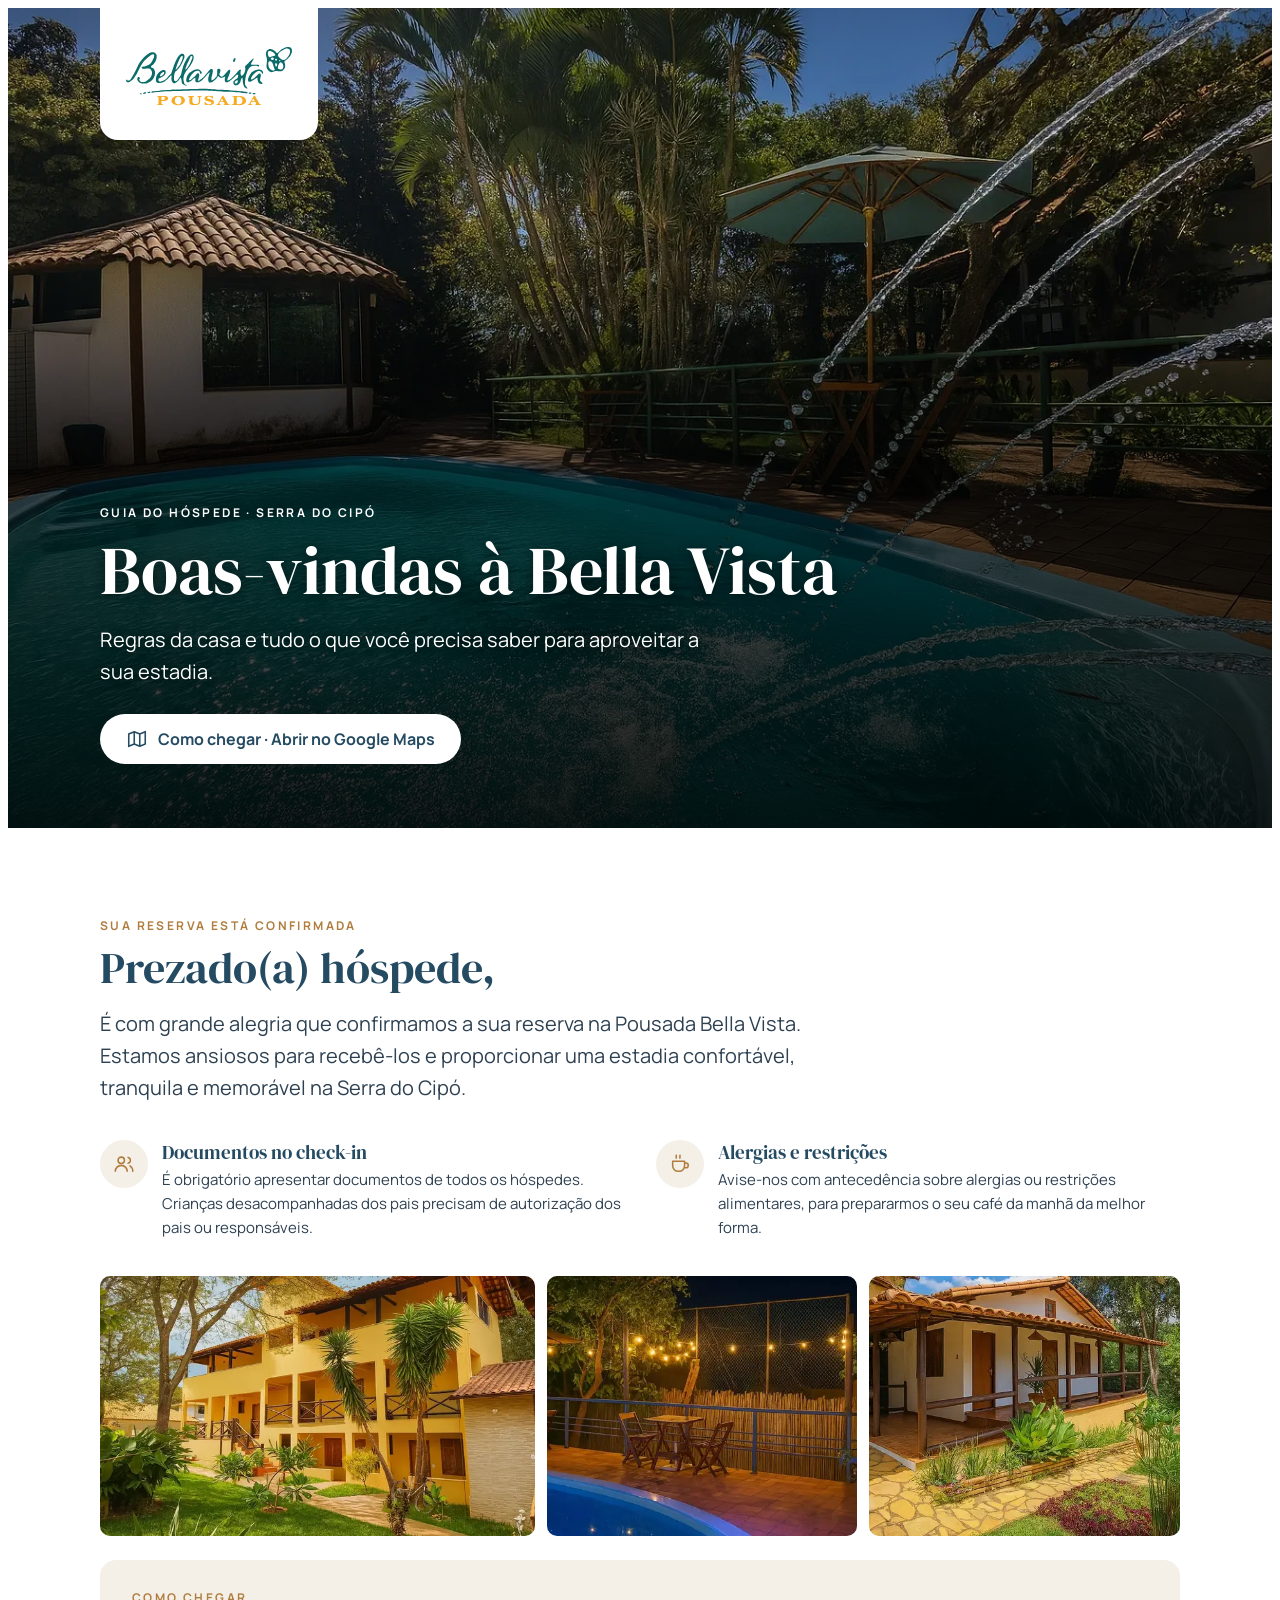
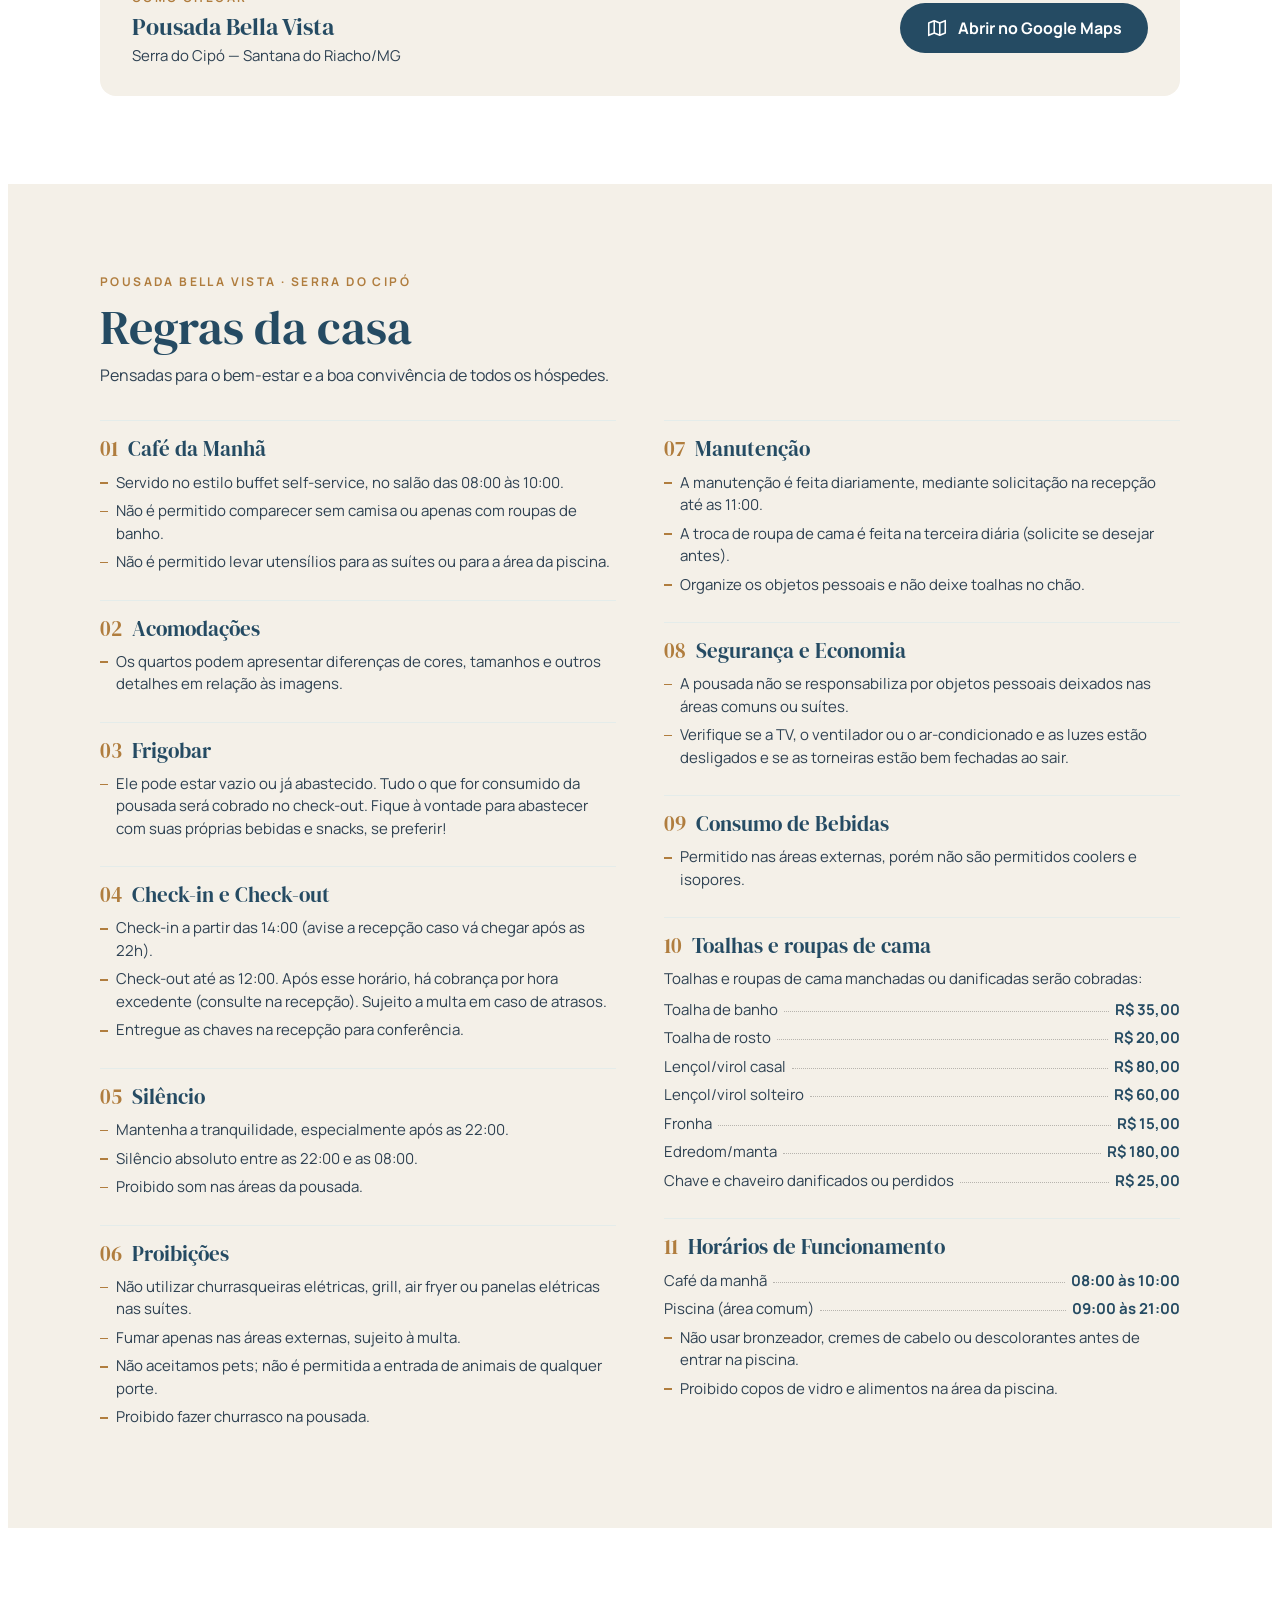
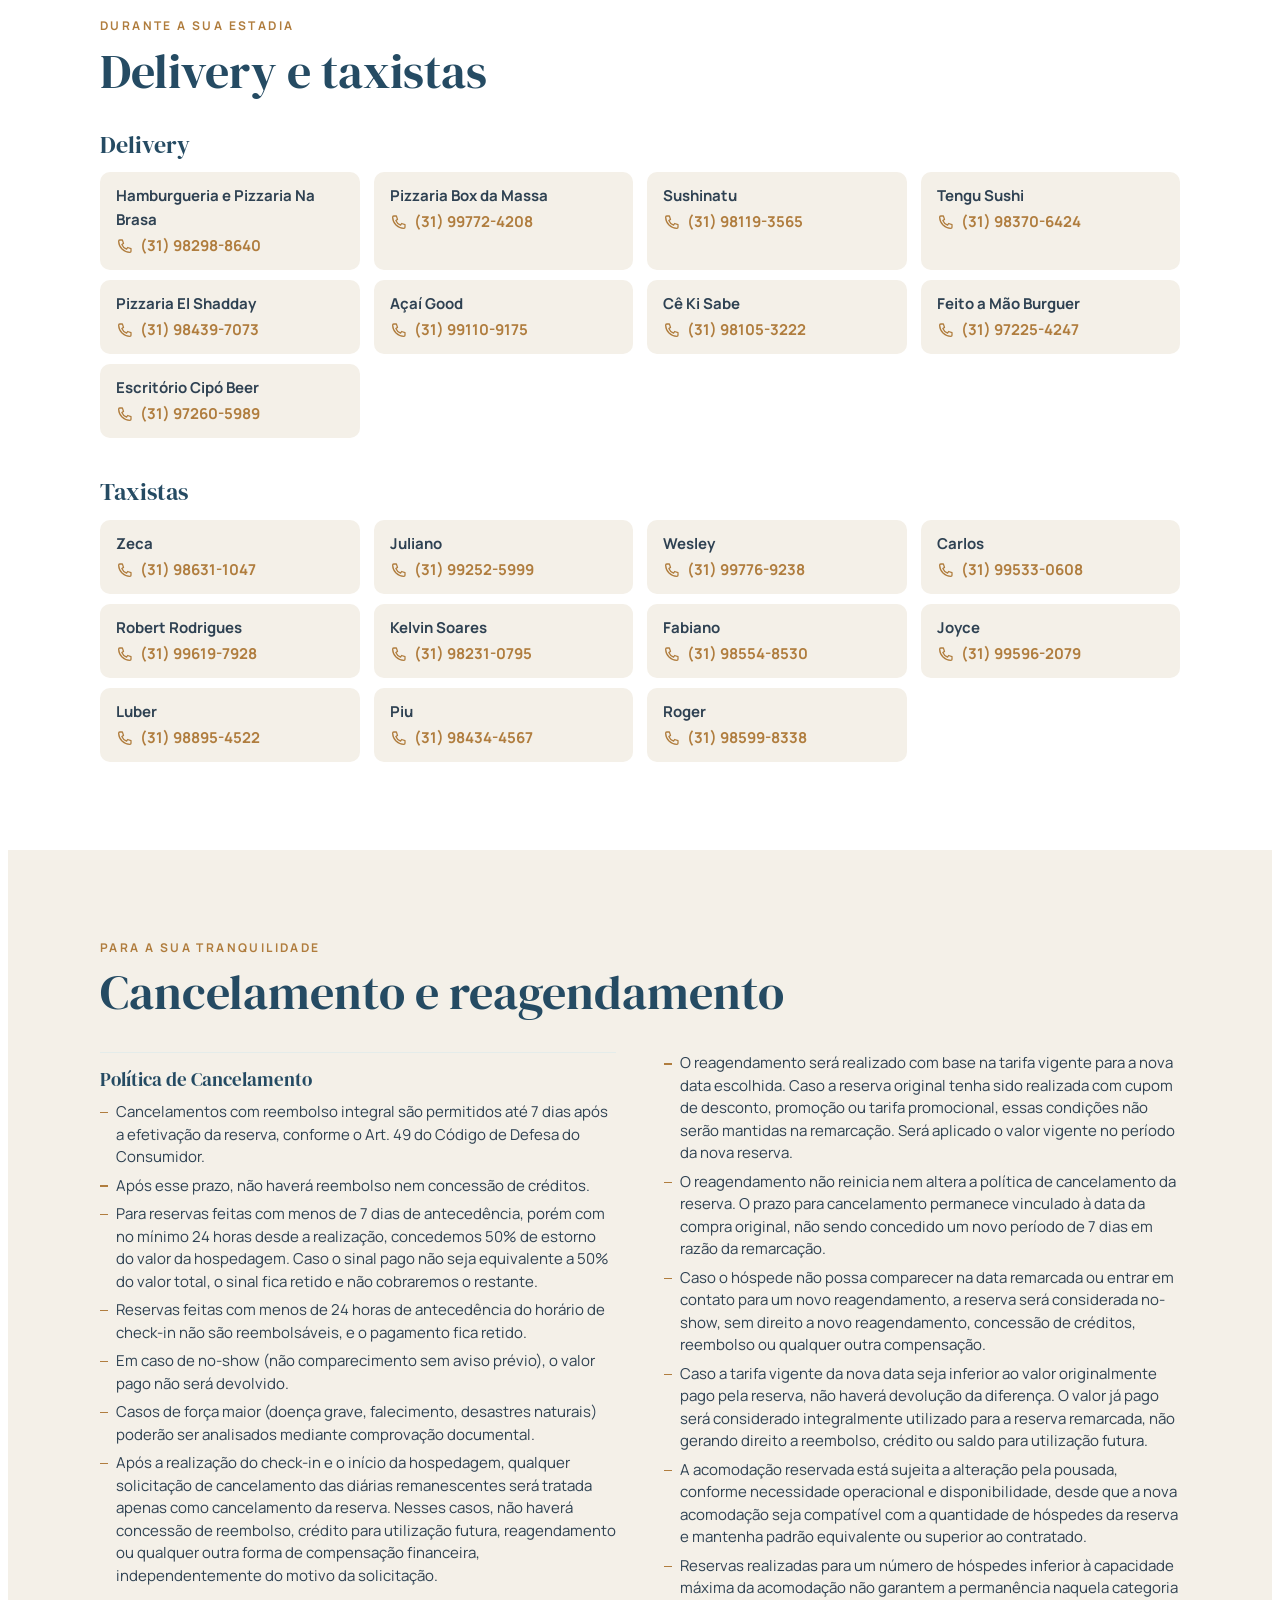
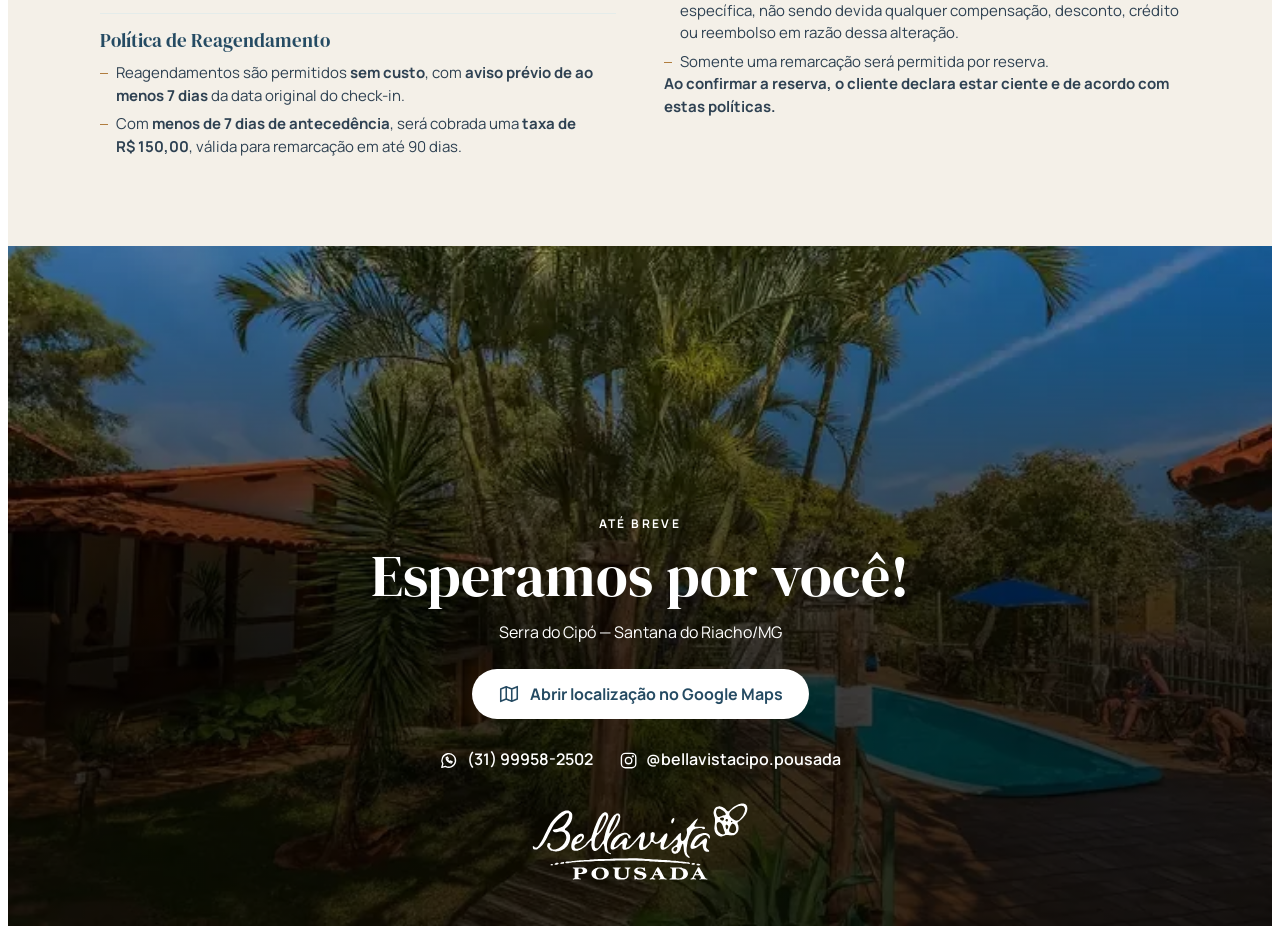
==== commit 2df479cf: "Foto do prédio no Superior Triplo; aviso dos quartos sem 'fotos ilustrativas' Co-Authored-By: Claude" ====
--- a/regras/index.html
+++ b/regras/index.html
@@ -227,7 +227,7 @@
   <div class="cab"><p class="eyebrow">Pousada Bella Vista · Serra do Cipó</p><h2>Regras da casa</h2>
     <p>Pensadas para o bem-estar e a boa convivência de todos os hóspedes.</p></div>
   <div class="colunas"><section class="regra"><h3><span class="num">01</span>Café da Manhã</h3><ul class="itens"><li>Servido no estilo buffet self-service, no salão das 08:00 às 10:00.</li><li>Não é permitido comparecer sem camisa ou apenas com roupas de banho.</li><li>Não é permitido levar utensílios para as suítes ou para a área da piscina.</li></ul></section>
-<section class="regra"><h3><span class="num">02</span>Acomodações</h3><ul class="itens"><li>As fotos são ilustrativas: os quartos podem apresentar diferenças de cores, tamanhos e outros detalhes em relação às imagens.</li></ul></section>
+<section class="regra"><h3><span class="num">02</span>Acomodações</h3><ul class="itens"><li>Os quartos podem apresentar diferenças de cores, tamanhos e outros detalhes em relação às imagens.</li></ul></section>
 <section class="regra"><h3><span class="num">03</span>Frigobar</h3><ul class="itens"><li>Ele pode estar vazio ou já abastecido. Tudo o que for consumido da pousada será cobrado no check-out. Fique à vontade para abastecer com suas próprias bebidas e snacks, se preferir!</li></ul></section>
 <section class="regra"><h3><span class="num">04</span>Check-in e Check-out</h3><ul class="itens"><li>Check-in a partir das 14:00 (avise a recepção caso vá chegar após as 22h).</li><li>Check-out até as 12:00. Após esse horário, há cobrança por hora excedente (consulte na recepção). Sujeito a multa em caso de atrasos.</li><li>Entregue as chaves na recepção para conferência.</li></ul></section>
 <section class="regra"><h3><span class="num">05</span>Silêncio</h3><ul class="itens"><li>Mantenha a tranquilidade, especialmente após as 22:00.</li><li>Silêncio absoluto entre as 22:00 e as 08:00.</li><li>Proibido som nas áreas da pousada.</li></ul></section>
